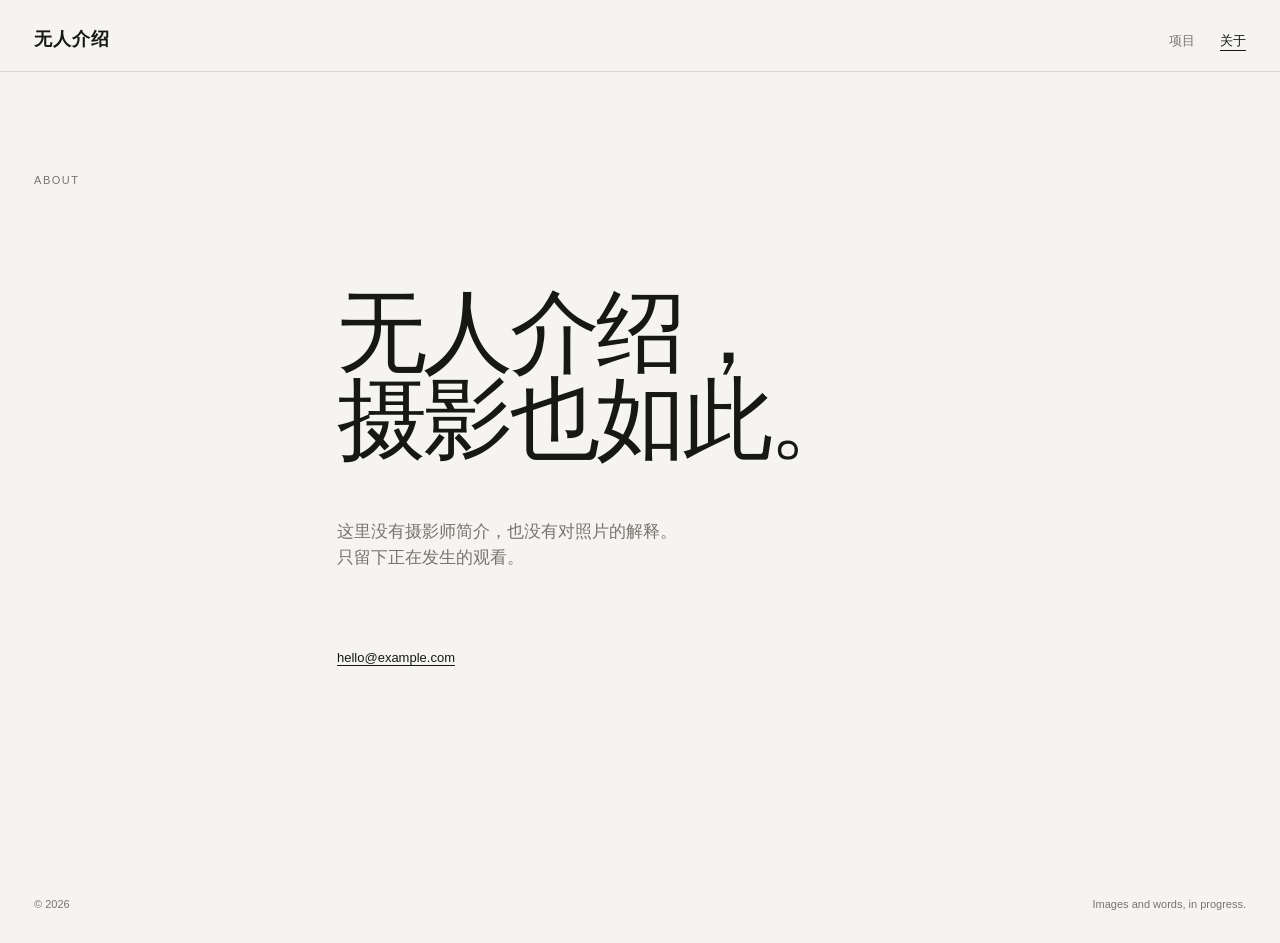
==== about.html @ 27b6d5f3 "Create photography portfolio site" ====
<!doctype html>
<html lang="zh-CN">
<head>
  <meta charset="utf-8">
  <meta name="viewport" content="width=device-width, initial-scale=1">
  <meta name="description" content="无人介绍，摄影也如此。">
  <title>关于 / 无人介绍</title>
  <link rel="stylesheet" href="css/style.css">
</head>
<body>
  <header class="site-header">
    <a class="wordmark" href="index.html" aria-label="返回首页">无人介绍</a>
    <nav class="site-nav" aria-label="主导航">
      <a href="index.html">项目</a>
      <a class="active" href="about.html">关于</a>
    </nav>
  </header>

  <main class="about-page">
    <p class="eyebrow">ABOUT</p>
    <div class="about-copy">
      <h1>无人介绍，<br>摄影也如此。</h1>
      <p>这里没有摄影师简介，也没有对照片的解释。只留下正在发生的观看。</p>
      <p class="about-contact"><a href="mailto:hello@example.com">hello@example.com</a></p>
    </div>
  </main>

  <footer class="site-footer">
    <span>© 2026</span>
    <span>Images and words, in progress.</span>
  </footer>
</body>
</html>
---- css/style.css ----
:root {
  --paper: #f5f4f0;
  --ink: #171715;
  --muted: #77756f;
  --line: #d8d6d0;
  --accent: #b24b32;
  --max: 1440px;
}

* { box-sizing: border-box; }
html { scroll-behavior: smooth; }
body {
  margin: 0;
  background: var(--paper);
  color: var(--ink);
  font-family: Arial, Helvetica, sans-serif;
  font-size: 15px;
  line-height: 1.5;
}
a { color: inherit; text-decoration: none; }
button { color: inherit; font: inherit; }

.site-header {
  display: flex;
  align-items: baseline;
  justify-content: space-between;
  max-width: var(--max);
  margin: 0 auto;
  padding: 26px 34px 18px;
  border-bottom: 1px solid var(--line);
}
.wordmark {
  font-size: 18px;
  font-weight: 700;
  letter-spacing: .06em;
}
.site-nav { display: flex; gap: 25px; }
.site-nav a { color: var(--muted); font-size: 13px; }
.site-nav a:hover, .site-nav a.active { color: var(--ink); }
.site-nav a.active { text-decoration: underline; text-underline-offset: 5px; }

main { max-width: var(--max); margin: 0 auto; padding: 0 34px; }
.intro { display: grid; grid-template-columns: 1fr 2fr; gap: 20px; padding: 86px 0 106px; }
.eyebrow {
  margin: 0;
  color: var(--muted);
  font-size: 11px;
  letter-spacing: .14em;
  text-transform: uppercase;
}
h1, h2, p { margin-top: 0; }
.intro h1 { margin: -8px 0 18px; font-family: Georgia, serif; font-size: clamp(54px, 8vw, 128px); font-weight: 400; line-height: .95; letter-spacing: -.04em; }
.intro-note { max-width: 300px; margin: 0; color: var(--muted); font-size: 16px; }

.project-list { border-top: 1px solid var(--line); }
.project-row {
  display: grid;
  grid-template-columns: minmax(290px, 42%) 1fr 30px;
  align-items: center;
  gap: 36px;
  padding: 26px 0;
  border-bottom: 1px solid var(--line);
  transition: padding .25s ease;
}
.project-row:hover { padding-left: 14px; padding-right: 14px; }
.project-image { min-height: 250px; background-color: #c6c2b8; background-size: cover; background-position: center; filter: saturate(.75); transition: filter .25s ease, transform .25s ease; }
.project-row:hover .project-image { filter: saturate(1); transform: scale(1.015); }
.image-city { background-image: url('https://images.unsplash.com/photo-1519501025264-65ba15a82390?auto=format&fit=crop&w=1200&q=82'); }
.image-road { background-image: url('https://images.unsplash.com/photo-1464822759023-fed622ff2c3b?auto=format&fit=crop&w=1200&q=82'); }
.image-corners { background-image: url('https://images.unsplash.com/photo-1477959858617-67f85cf4f1df?auto=format&fit=crop&w=1200&q=82'); }
.project-meta { align-self: center; }
.project-index { display: block; margin-bottom: 24px; color: var(--muted); font-size: 11px; }
.project-meta h2 { margin-bottom: 7px; font-family: Georgia, serif; font-size: clamp(28px, 3vw, 45px); font-weight: 400; line-height: 1; }
.project-meta p, .project-year { margin: 0; color: var(--muted); font-size: 12px; }
.project-arrow { align-self: start; padding-top: 3px; font-size: 22px; }
.site-footer { display: flex; justify-content: space-between; max-width: var(--max); margin: 0 auto; padding: 44px 34px 30px; color: var(--muted); font-size: 11px; }

.about-page { min-height: calc(100vh - 120px); padding-top: 100px; }
.about-copy { max-width: 720px; margin: 100px 0 180px 25%; }
.about-copy h1 { margin-bottom: 55px; font-family: Georgia, serif; font-size: clamp(46px, 7vw, 100px); font-weight: 400; line-height: .98; letter-spacing: -.04em; }
.about-copy p { max-width: 340px; color: var(--muted); font-size: 17px; }
.about-copy .about-contact { margin-top: 78px; font-size: 13px; }
.about-contact a { color: var(--ink); border-bottom: 1px solid var(--ink); }

.project-page { padding-top: 70px; }
.project-heading { display: grid; grid-template-columns: 1fr minmax(300px, 2fr) 1fr; gap: 30px; align-items: end; padding-bottom: 66px; }
.back-link { align-self: start; color: var(--muted); font-size: 12px; }
.back-link:hover { color: var(--ink); }
.project-heading h1 { margin: 12px 0 12px; font-family: Georgia, serif; font-size: clamp(42px, 6vw, 88px); font-weight: 400; line-height: .95; letter-spacing: -.04em; }
.project-description { max-width: 330px; margin: 0; color: var(--muted); }
.project-year { text-align: right; }
.gallery { display: grid; grid-template-columns: repeat(2, minmax(0, 1fr)); gap: 18px; padding-bottom: 80px; }
.gallery-image { min-height: 58vw; max-height: 780px; border: 0; cursor: zoom-in; background-color: #c6c2b8; background-size: cover; background-position: center; filter: saturate(.8); transition: filter .25s ease; }
.gallery-image:nth-child(3n) { min-height: 38vw; }
.gallery-image:hover { filter: saturate(1); }
.photo-city-01 { background-image: url('https://images.unsplash.com/photo-1519501025264-65ba15a82390?auto=format&fit=crop&w=1400&q=86'); }
.photo-city-02 { background-image: url('https://images.unsplash.com/photo-1514924013411-cbf25faa35bb?auto=format&fit=crop&w=1400&q=86'); }
.photo-city-03 { background-image: url('https://images.unsplash.com/photo-1494522358652-f30e61a60313?auto=format&fit=crop&w=1400&q=86'); }
.photo-city-04 { background-image: url('https://images.unsplash.com/photo-1477959858617-67f85cf4f1df?auto=format&fit=crop&w=1400&q=86'); }
.photo-road-01 { background-image: url('https://images.unsplash.com/photo-1464822759023-fed622ff2c3b?auto=format&fit=crop&w=1400&q=86'); }
.photo-road-02 { background-image: url('https://images.unsplash.com/photo-1470770841072-f978cf4d019e?auto=format&fit=crop&w=1400&q=86'); }
.photo-road-03 { background-image: url('https://images.unsplash.com/photo-1500534623283-312aade485b7?auto=format&fit=crop&w=1400&q=86'); }
.photo-corners-01 { background-image: url('https://images.unsplash.com/photo-1477959858617-67f85cf4f1df?auto=format&fit=crop&w=1400&q=86'); }
.photo-corners-02 { background-image: url('https://images.unsplash.com/photo-1449824913935-59a10b8d2000?auto=format&fit=crop&w=1400&q=86'); }
.photo-corners-03 { background-image: url('https://images.unsplash.com/photo-1514924013411-cbf25faa35bb?auto=format&fit=crop&w=1400&q=86'); }

.lightbox { position: fixed; inset: 0; z-index: 10; display: grid; grid-template-columns: 70px minmax(0, 1fr) 70px; grid-template-rows: minmax(0, 1fr) auto; align-items: center; padding: 24px; background: rgba(20, 20, 18, .96); }
.lightbox[hidden] { display: none; }
.lightbox img { grid-column: 2; grid-row: 1; justify-self: center; max-width: 100%; max-height: calc(100vh - 90px); object-fit: contain; }
.lightbox button { border: 0; background: transparent; cursor: pointer; }
.lightbox-close { position: absolute; top: 18px; right: 23px; color: white; font-size: 32px; line-height: 1; }
.lightbox-prev, .lightbox-next { z-index: 1; color: white; font-size: 26px; }
.lightbox-prev { grid-column: 1; grid-row: 1; }
.lightbox-next { grid-column: 3; grid-row: 1; }
.lightbox-caption { grid-column: 2; grid-row: 2; justify-self: center; margin: 8px 0 0; color: #c7c5bd; font-size: 11px; letter-spacing: .08em; }

@media (max-width: 720px) {
  .site-header { padding: 20px 18px 15px; }
  main { padding: 0 18px; }
  .site-footer { padding: 35px 18px 24px; }
  .intro { display: block; padding: 63px 0 70px; }
  .intro .eyebrow { margin-bottom: 52px; }
  .intro h1 { margin-bottom: 20px; font-size: 65px; }
  .project-row { grid-template-columns: 1fr 22px; gap: 16px; padding: 18px 0 24px; }
  .project-image { grid-column: 1 / -1; min-height: 55vw; }
  .project-meta { grid-column: 1; }
  .project-index { display: inline-block; margin: 0 12px 8px 0; }
  .project-meta h2 { display: inline; font-size: 29px; }
  .project-meta p { margin-top: 8px; }
  .project-arrow { grid-column: 2; grid-row: 2; align-self: center; }
  .about-page { padding-top: 63px; }
  .about-copy { margin: 100px 0 120px; }
  .about-copy h1 { margin-bottom: 45px; font-size: 55px; }
  .project-page { padding-top: 42px; }
  .project-heading { display: block; padding-bottom: 45px; }
  .project-heading .back-link { display: block; margin-bottom: 58px; }
  .project-heading h1 { font-size: 55px; }
  .project-year { margin-top: 22px; text-align: left; }
  .gallery { grid-template-columns: 1fr; gap: 12px; }
  .gallery-image, .gallery-image:nth-child(3n) { min-height: 120vw; }
  .lightbox { grid-template-columns: 42px minmax(0, 1fr) 42px; padding: 14px; }
  .lightbox-close { top: 15px; right: 17px; }
  .lightbox img { max-height: calc(100vh - 70px); }
}

@media (prefers-reduced-motion: reduce) {
  *, *::before, *::after { scroll-behavior: auto !important; transition: none !important; }
}
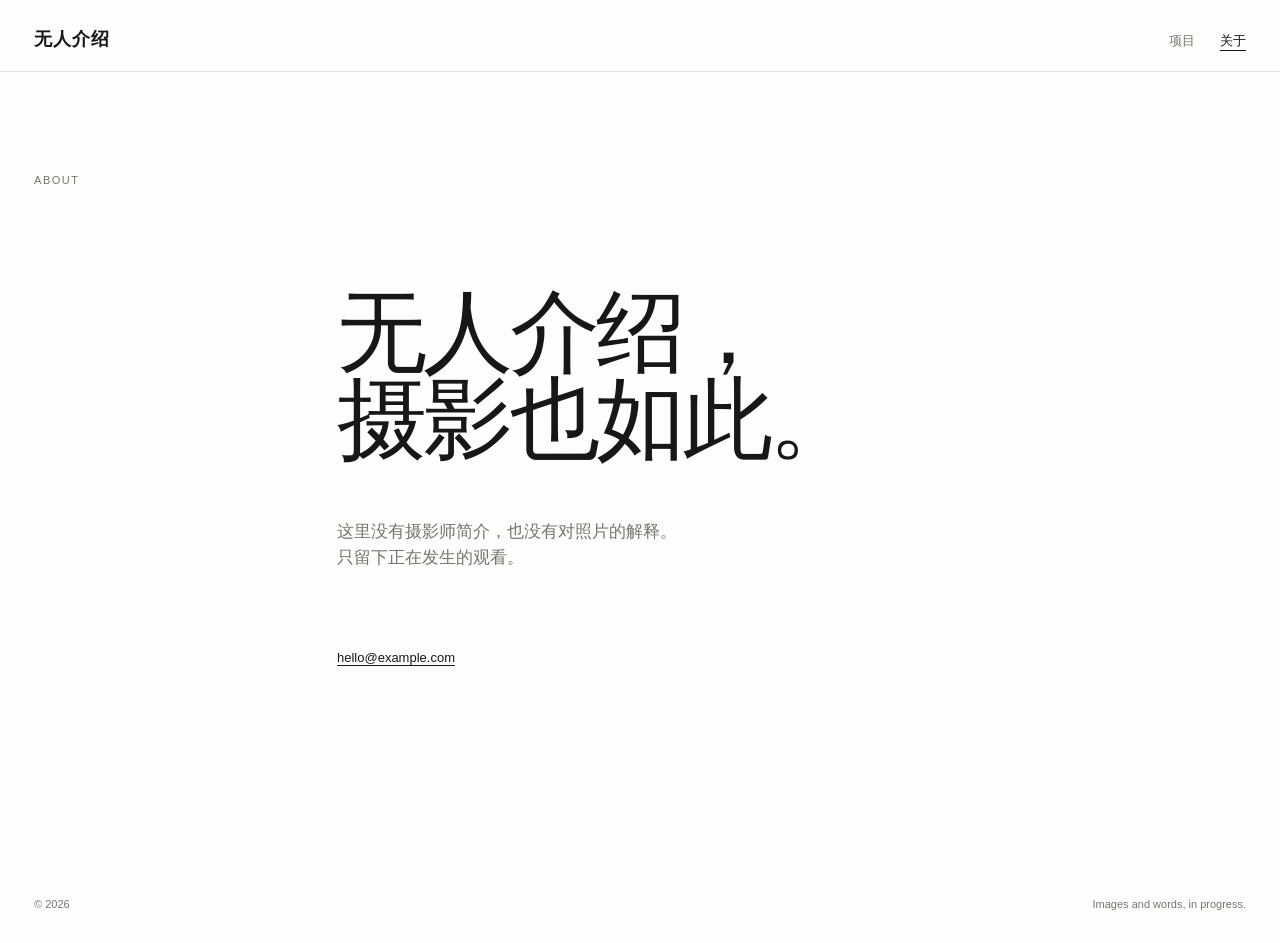
==== commit 736cac78: "Add and publish photography galleries" ====
--- a/about.html
+++ b/about.html
@@ -5,7 +5,7 @@
   <meta name="viewport" content="width=device-width, initial-scale=1">
   <meta name="description" content="无人介绍，摄影也如此。">
   <title>关于 / 无人介绍</title>
-  <link rel="stylesheet" href="css/style.css">
+  <link rel="stylesheet" href="css/style.css?v=photos-20261009">
 </head>
 <body>
   <header class="site-header">
--- a/css/style.css
+++ b/css/style.css
@@ -1,8 +1,8 @@
 :root {
-  --paper: #f5f4f0;
+  --paper: #fdfdfb;
   --ink: #171715;
   --muted: #77756f;
-  --line: #d8d6d0;
+  --line: #e3e3de;
   --accent: #b24b32;
   --max: 1440px;
 }
@@ -40,7 +40,8 @@
 .site-nav a.active { text-decoration: underline; text-underline-offset: 5px; }
 
 main { max-width: var(--max); margin: 0 auto; padding: 0 34px; }
-.intro { display: grid; grid-template-columns: 1fr 2fr; gap: 20px; padding: 86px 0 106px; }
+.intro { position: relative; display: grid; grid-template-columns: 1fr 2fr; gap: 20px; min-height: 390px; padding: 86px 0 106px; overflow: hidden; }
+.intro::after { position: absolute; right: 0; bottom: 32px; left: 0; height: 1px; background: linear-gradient(90deg, transparent, var(--line) 18%, var(--line) 82%, transparent); content: ""; }
 .eyebrow {
   margin: 0;
   color: var(--muted);
@@ -49,8 +50,14 @@
   text-transform: uppercase;
 }
 h1, h2, p { margin-top: 0; }
-.intro h1 { margin: -8px 0 18px; font-family: Georgia, serif; font-size: clamp(54px, 8vw, 128px); font-weight: 400; line-height: .95; letter-spacing: -.04em; }
-.intro-note { max-width: 300px; margin: 0; color: var(--muted); font-size: 16px; }
+.intro h1 { position: relative; z-index: 1; margin: -8px 0 18px; font-family: Georgia, serif; font-size: clamp(54px, 8vw, 128px); font-weight: 400; line-height: .95; letter-spacing: -.04em; }
+.intro-note { position: relative; z-index: 1; max-width: 300px; margin: 0; color: var(--muted); font-size: 16px; }
+.home-cloud { position: absolute; top: 65px; right: 8%; width: 150px; height: 42px; border: 1.5px solid #b9c5c8; border-radius: 35px; background: rgba(255, 255, 255, .92); box-shadow: 0 10px 24px rgba(126, 145, 150, .1); animation: cloud-drift 18s ease-in-out infinite alternate; }
+.home-cloud::before, .home-cloud::after { position: absolute; border: 1.5px solid #b9c5c8; border-bottom: 0; border-radius: 50% 50% 0 0; background: rgba(255, 255, 255, .96); content: ""; }
+.home-cloud::before { right: 48px; bottom: 27px; width: 48px; height: 38px; }
+.home-cloud::after { right: 18px; bottom: 21px; width: 62px; height: 48px; }
+.home-cloud-shadow { position: absolute; right: 20px; bottom: -9px; width: 106px; height: 11px; border-radius: 50%; background: rgba(143, 158, 160, .12); filter: blur(5px); }
+@keyframes cloud-drift { from { transform: translateX(-12px); } to { transform: translateX(24px); } }
 
 .project-list { border-top: 1px solid var(--line); }
 .project-row {
@@ -65,9 +72,9 @@
 .project-row:hover { padding-left: 14px; padding-right: 14px; }
 .project-image { min-height: 250px; background-color: #c6c2b8; background-size: cover; background-position: center; filter: saturate(.75); transition: filter .25s ease, transform .25s ease; }
 .project-row:hover .project-image { filter: saturate(1); transform: scale(1.015); }
-.image-city { background-image: url('https://images.unsplash.com/photo-1519501025264-65ba15a82390?auto=format&fit=crop&w=1200&q=82'); }
-.image-road { background-image: url('https://images.unsplash.com/photo-1464822759023-fed622ff2c3b?auto=format&fit=crop&w=1200&q=82'); }
-.image-corners { background-image: url('https://images.unsplash.com/photo-1477959858617-67f85cf4f1df?auto=format&fit=crop&w=1200&q=82'); }
+.image-city { background-image: url('../images/city-after-rain/01.jpg'); }
+.image-road { background-image: url('../images/along-the-way/web/01.jpg'); }
+.image-corners { background-image: url('../images/quiet-corners/web/01.jpg'); }
 .project-meta { align-self: center; }
 .project-index { display: block; margin-bottom: 24px; color: var(--muted); font-size: 11px; }
 .project-meta h2 { margin-bottom: 7px; font-family: Georgia, serif; font-size: clamp(28px, 3vw, 45px); font-weight: 400; line-height: 1; }
@@ -83,28 +90,140 @@
 .about-contact a { color: var(--ink); border-bottom: 1px solid var(--ink); }
 
 .project-page { padding-top: 70px; }
-.project-heading { display: grid; grid-template-columns: 1fr minmax(300px, 2fr) 1fr; gap: 30px; align-items: end; padding-bottom: 66px; }
+.project-heading { display: grid; grid-template-columns: 1fr minmax(300px, 2fr) 1fr; gap: 30px; align-items: end; padding-bottom: 46px; }
 .back-link { align-self: start; color: var(--muted); font-size: 12px; }
 .back-link:hover { color: var(--ink); }
 .project-heading h1 { margin: 12px 0 12px; font-family: Georgia, serif; font-size: clamp(42px, 6vw, 88px); font-weight: 400; line-height: .95; letter-spacing: -.04em; }
 .project-description { max-width: 330px; margin: 0; color: var(--muted); }
 .project-year { text-align: right; }
-.gallery { display: grid; grid-template-columns: repeat(2, minmax(0, 1fr)); gap: 18px; padding-bottom: 80px; }
-.gallery-image { min-height: 58vw; max-height: 780px; border: 0; cursor: zoom-in; background-color: #c6c2b8; background-size: cover; background-position: center; filter: saturate(.8); transition: filter .25s ease; }
-.gallery-image:nth-child(3n) { min-height: 38vw; }
-.gallery-image:hover { filter: saturate(1); }
-.photo-city-01 { background-image: url('https://images.unsplash.com/photo-1519501025264-65ba15a82390?auto=format&fit=crop&w=1400&q=86'); }
-.photo-city-02 { background-image: url('https://images.unsplash.com/photo-1514924013411-cbf25faa35bb?auto=format&fit=crop&w=1400&q=86'); }
-.photo-city-03 { background-image: url('https://images.unsplash.com/photo-1494522358652-f30e61a60313?auto=format&fit=crop&w=1400&q=86'); }
-.photo-city-04 { background-image: url('https://images.unsplash.com/photo-1477959858617-67f85cf4f1df?auto=format&fit=crop&w=1400&q=86'); }
-.photo-road-01 { background-image: url('https://images.unsplash.com/photo-1464822759023-fed622ff2c3b?auto=format&fit=crop&w=1400&q=86'); }
-.photo-road-02 { background-image: url('https://images.unsplash.com/photo-1470770841072-f978cf4d019e?auto=format&fit=crop&w=1400&q=86'); }
-.photo-road-03 { background-image: url('https://images.unsplash.com/photo-1500534623283-312aade485b7?auto=format&fit=crop&w=1400&q=86'); }
-.photo-corners-01 { background-image: url('https://images.unsplash.com/photo-1477959858617-67f85cf4f1df?auto=format&fit=crop&w=1400&q=86'); }
-.photo-corners-02 { background-image: url('https://images.unsplash.com/photo-1449824913935-59a10b8d2000?auto=format&fit=crop&w=1400&q=86'); }
-.photo-corners-03 { background-image: url('https://images.unsplash.com/photo-1514924013411-cbf25faa35bb?auto=format&fit=crop&w=1400&q=86'); }
-
-.lightbox { position: fixed; inset: 0; z-index: 10; display: grid; grid-template-columns: 70px minmax(0, 1fr) 70px; grid-template-rows: minmax(0, 1fr) auto; align-items: center; padding: 24px; background: rgba(20, 20, 18, .96); }
+
+/* The project view is a dark gallery wall. Each image is a framed piece. */
+.wall-stage {
+  position: relative;
+  left: 50%;
+  width: 100vw;
+  min-height: 610px;
+  margin-left: -50vw;
+  overflow: hidden;
+  isolation: isolate;
+  background: #11110f;
+  color: #f3f1eb;
+}
+.wall-stage::before {
+  position: absolute;
+  inset: 0;
+  z-index: -1;
+  background:
+    radial-gradient(ellipse at 50% 8%, rgba(255, 234, 184, .16), transparent 18%),
+    linear-gradient(90deg, rgba(255, 255, 255, .025), transparent 18%, transparent 82%, rgba(255, 255, 255, .025));
+  content: "";
+  pointer-events: none;
+}
+.wall-topbar {
+  display: flex;
+  align-items: center;
+  justify-content: space-between;
+  padding: 22px 34px 0;
+  color: #aaa79e;
+  font-size: 11px;
+  letter-spacing: .08em;
+  text-transform: uppercase;
+}
+.wall-topbar .project-year { color: #aaa79e; }
+.wall-controls { display: flex; gap: 5px; }
+.wall-control {
+  width: 40px;
+  height: 40px;
+  border: 1px solid #3d3b36;
+  background: transparent;
+  color: #eeeae0;
+  cursor: pointer;
+  font-size: 18px;
+  line-height: 1;
+}
+.wall-control:hover, .wall-control:focus-visible { border-color: #eeeae0; outline: none; }
+
+.gallery {
+  position: relative;
+  display: flex;
+  align-items: center;
+  justify-content: center;
+  min-height: 520px;
+  margin: 0;
+  padding: 34px 0 54px;
+  perspective: 1300px;
+  touch-action: pan-y;
+}
+.gallery-image {
+  position: absolute;
+  left: 50%;
+  top: 50%;
+  width: min(33vw, 430px);
+  height: min(42vw, 505px);
+  padding: 0;
+  border: 4px solid #24221f;
+  border-radius: 1px;
+  background: linear-gradient(135deg, #3b3832 0%, #171614 18%, #292722 48%, #11100f 78%, #36332d 100%);
+  cursor: pointer;
+  opacity: 1;
+  transform: translate(-50%, -50%) scale(calc(var(--piece-scale, 1) * 1));
+  transition: transform .72s cubic-bezier(.2, .8, .2, 1), opacity .45s ease, filter .45s ease, box-shadow .72s ease;
+  filter: saturate(.72) brightness(.72);
+  box-shadow: 0 0 0 1px rgba(0, 0, 0, .85), 0 24px 48px rgba(0, 0, 0, .58);
+}
+.frame-art {
+  position: absolute;
+  inset: 30px;
+  display: block;
+  background-color: #eee8dc;
+  background-image: var(--art-image);
+  background-position: center;
+  background-repeat: no-repeat;
+  background-size: var(--art-size, cover);
+  box-shadow: inset 0 0 0 1px rgba(111, 96, 76, .24), inset 0 0 14px rgba(84, 70, 54, .16), 0 1px 1px rgba(255, 255, 255, .24);
+}
+.frame-art::after {
+  position: absolute;
+  inset: 0;
+  border: 1px solid rgba(112, 98, 77, .28);
+  content: "";
+  pointer-events: none;
+}
+.gallery-image::before {
+  position: absolute;
+  z-index: -1;
+  top: -78px;
+  right: 4%;
+  left: 4%;
+  height: 150px;
+  background: radial-gradient(ellipse, rgba(255, 236, 183, .42) 0%, rgba(255, 224, 159, .16) 36%, transparent 72%);
+  content: "";
+  opacity: .36;
+  pointer-events: none;
+  transform: perspective(300px) rotateX(55deg);
+  filter: blur(15px);
+}
+.gallery-image.is-current {
+  z-index: 3;
+  cursor: zoom-in;
+  transform: translate(-50%, -50%) scale(var(--piece-scale, 1));
+  filter: saturate(.92) brightness(1);
+  box-shadow: 0 0 0 1px rgba(255, 240, 195, .1), 0 0 70px rgba(255, 217, 143, .11), 0 28px 56px rgba(0, 0, 0, .72);
+}
+.gallery-image.is-current::before { opacity: .9; }
+.gallery-image.is-prev, .gallery-image.is-next {
+  z-index: 2;
+  width: min(25vw, 330px);
+  height: min(35vw, 420px);
+  filter: saturate(.6) brightness(.56);
+}
+.gallery-image.is-prev { transform: translate(calc(-50% - min(38vw, 520px)), -50%) rotateY(11deg) scale(calc(var(--piece-scale, 1) * .92)); }
+.gallery-image.is-next { transform: translate(calc(-50% + min(38vw, 520px)), -50%) rotateY(-11deg) scale(calc(var(--piece-scale, 1) * .92)); }
+.gallery-image.is-hidden { z-index: 1; opacity: 0; pointer-events: none; transform: translate(-50%, -50%) scale(.72); }
+/* Legacy per-photo classes are retained only for custom manifests. */
+.wall-caption { position: absolute; bottom: 24px; left: 50%; color: #aaa79e; font-size: 11px; letter-spacing: .1em; text-transform: uppercase; transform: translateX(-50%); }
+
+.lightbox { position: fixed; inset: 0; z-index: 10; display: grid; grid-template-columns: 70px minmax(0, 1fr) 70px; grid-template-rows: minmax(0, 1fr) auto; align-items: center; padding: 24px; background: rgba(8, 8, 7, .97); }
 .lightbox[hidden] { display: none; }
 .lightbox img { grid-column: 2; grid-row: 1; justify-self: center; max-width: 100%; max-height: calc(100vh - 90px); object-fit: contain; }
 .lightbox button { border: 0; background: transparent; cursor: pointer; }
@@ -113,6 +232,7 @@
 .lightbox-prev { grid-column: 1; grid-row: 1; }
 .lightbox-next { grid-column: 3; grid-row: 1; }
 .lightbox-caption { grid-column: 2; grid-row: 2; justify-self: center; margin: 8px 0 0; color: #c7c5bd; font-size: 11px; letter-spacing: .08em; }
+body.modal-open { overflow: hidden; }
 
 @media (max-width: 720px) {
   .site-header { padding: 20px 18px 15px; }
@@ -136,13 +256,27 @@
   .project-heading .back-link { display: block; margin-bottom: 58px; }
   .project-heading h1 { font-size: 55px; }
   .project-year { margin-top: 22px; text-align: left; }
-  .gallery { grid-template-columns: 1fr; gap: 12px; }
-  .gallery-image, .gallery-image:nth-child(3n) { min-height: 120vw; }
+  .wall-stage { min-height: 590px; }
+  .wall-topbar { padding: 16px 18px 0; }
+  .gallery { min-height: 510px; padding: 38px 0 58px; }
+  .gallery-image {
+    width: min(68vw, 330px);
+    height: min(92vw, 430px);
+    border-width: 3px;
+  }
+  .frame-art { inset: 20px; }
+  .gallery-image.is-prev, .gallery-image.is-next {
+    width: min(40vw, 190px);
+    height: min(56vw, 260px);
+  }
+  .gallery-image.is-prev { transform: translate(calc(-50% - 38vw), -50%) rotateY(12deg) scale(calc(var(--piece-scale, 1) * .86)); }
+  .gallery-image.is-next { transform: translate(calc(-50% + 38vw), -50%) rotateY(-12deg) scale(calc(var(--piece-scale, 1) * .86)); }
+  .wall-caption { right: 18px; bottom: 18px; left: 18px; text-align: center; transform: none; }
   .lightbox { grid-template-columns: 42px minmax(0, 1fr) 42px; padding: 14px; }
   .lightbox-close { top: 15px; right: 17px; }
   .lightbox img { max-height: calc(100vh - 70px); }
 }
 
 @media (prefers-reduced-motion: reduce) {
-  *, *::before, *::after { scroll-behavior: auto !important; transition: none !important; }
-}
+  *, *::before, *::after { scroll-behavior: auto !important; transition: none !important; animation: none !important; }
+}
